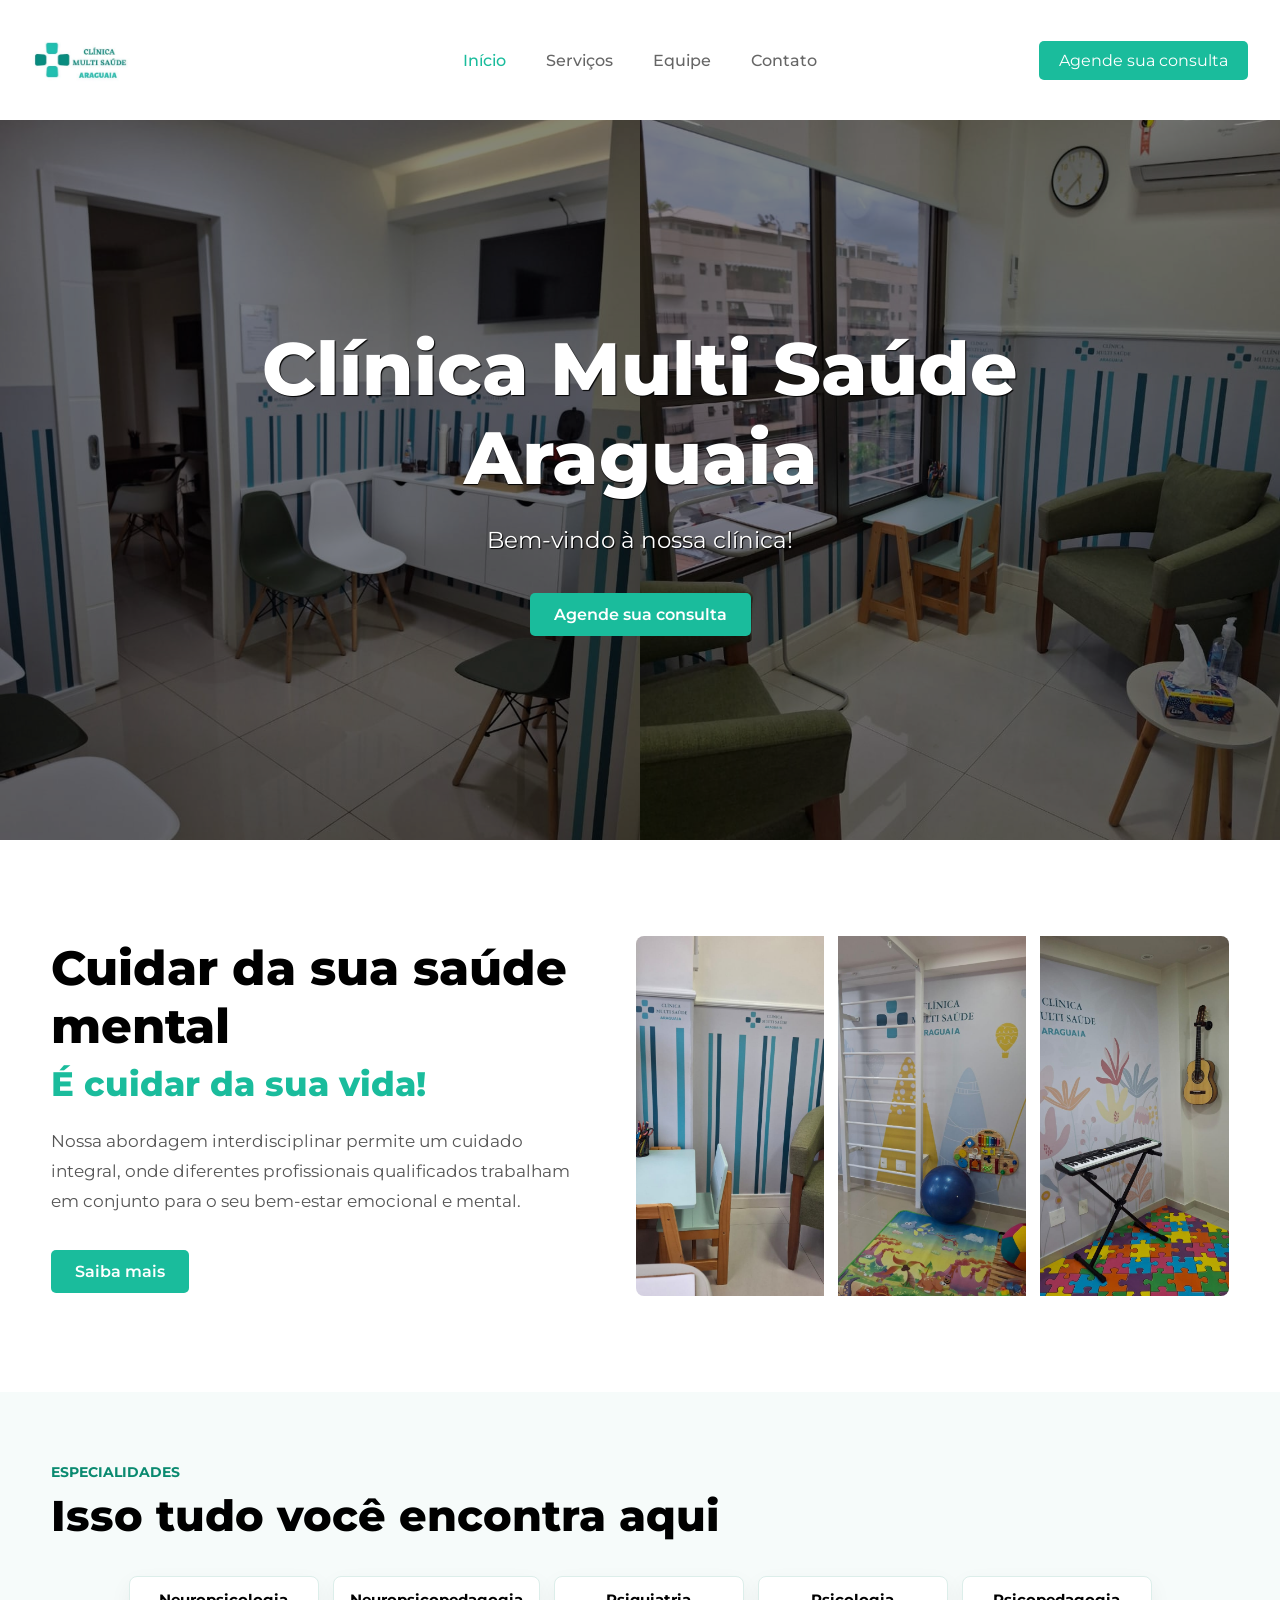
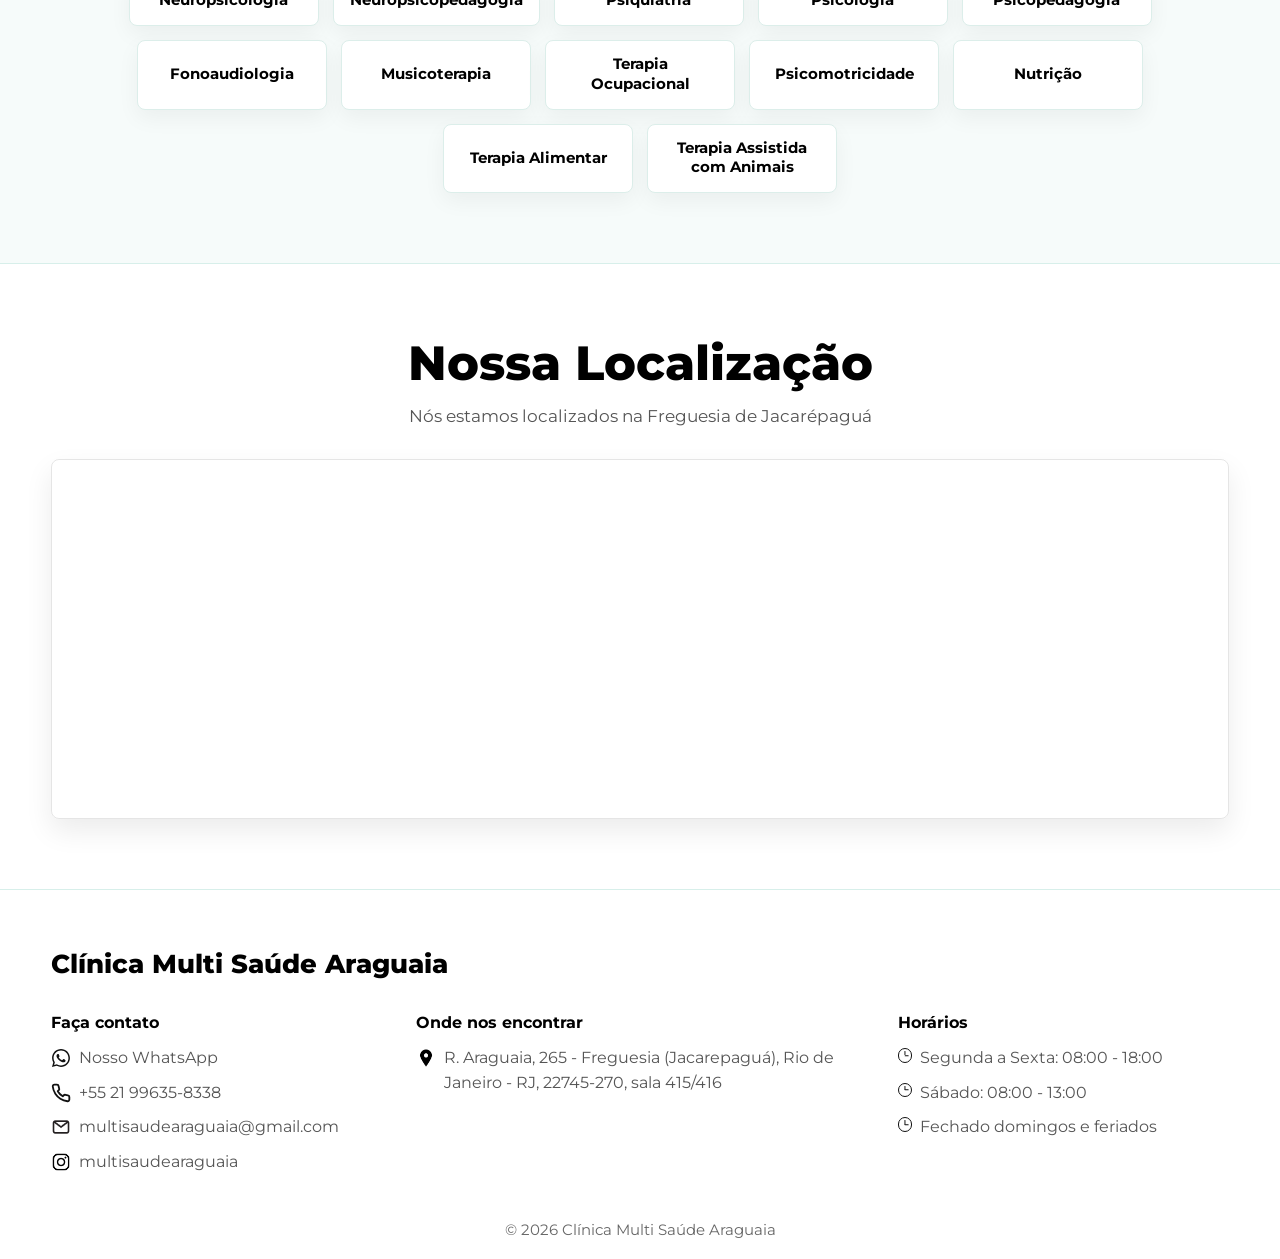
==== index.html @ e97ff681 "Vamos ver se agora vai" ====
<!DOCTYPE html>
<html lang="pt-br">
<head>
    <meta charset="UTF-8">
    <meta name="viewport" content="width=device-width, initial-scale=1.0">
    <title>Clínica Multi Saúde Araguaia</title>
    <link rel="stylesheet" href="main.css">
    <link rel="preconnect" href="https://fonts.googleapis.com">
    <link rel="preconnect" href="https://fonts.gstatic.com" crossorigin>
    <link href="https://fonts.googleapis.com/css2?family=Montserrat:wght@400;500;600;700;800&display=swap" rel="stylesheet">
</head>
<body>
    <header>
        <a href="index.html" aria-label="Página inicial da Clínica Multi Saúde Araguaia">
            <img src="./clinica_multi_saude.png" alt="Logo da Clínica Multi Saúde Araguaia" class="logo">
        </a>

        <nav>
            <div class="div-son">
                <a class="a-ativo" href="index.html">Início</a>
                <a href="servicos.html">Serviços</a>
                <a href="equipe.html">Equipe</a>
                <a href="contato.html">Contato</a>
            </div>
        </nav>

        <a class="button-header a-button" href="https://wa.me/5521996358338?text=Ol%C3%A1%21%20Gostaria%20de%20agendar%20uma%20consulta">Agende sua consulta</a>
    </header>

    <main>
        <section class="hero-home">
            <img src="./WhatsApp Image 2026-05-01 at 13.37.27.jpeg" alt="Ambiente da Clínica Multi Saúde Araguaia" class="hero-image hero-image-left">
            <img src="./WhatsApp Image 2026-05-01 at 13.37.25.jpeg" alt="Sala da Clínica Multi Saúde Araguaia" class="hero-image hero-image-right">
            <div class="hero-overlay"></div>
            <div class="hero-content">
                <h1>Clínica Multi Saúde Araguaia</h1>
                <p>Bem-vindo à nossa clínica!</p>
                <a class="button-hero" href="https://wa.me/5521996358338?text=Ol%C3%A1%21%20Gostaria%20de%20agendar%20uma%20consulta">Agende sua consulta</a>
            </div>
        </section>

        <section class="home-intro">
            <div>
                <h2>Cuidar da sua saúde mental</h2>
                <h3>É cuidar da sua vida!</h3>
                <p>Nossa abordagem interdisciplinar permite um cuidado integral, onde diferentes profissionais qualificados trabalham em conjunto para o seu bem-estar emocional e mental.</p>
                <a class="saiba-mais" href="https://wa.me/5521996358338?text=Gostaria%20de%20saber%20mais%20sobre%20as%20especialidades%20atendidas%20na%20cl%C3%ADnica">Saiba mais</a>
            </div>

            <div class="intro-gallery" aria-label="Ambientes da clínica">
                <img src="./WhatsApp Image 2026-05-01 at 13.37.23.jpeg" alt="Ambiente da clínica">
                <img src="./WhatsApp Image 2026-05-01 at 13.35.36.jpeg" alt="Espaço de atendimento da clínica">
                <img src="./WhatsApp Image 2026-05-01 at 13.37.28.jpeg" alt="Recepção da clínica">
            </div>
        </section>

        <section class="especialidades-resumo" aria-labelledby="especialidades-titulo">
            <div class="section-heading">
                <span>Especialidades</span>
                <h2 id="especialidades-titulo">Isso tudo você encontra aqui</h2>
            </div>

            <div class="cards-resumo">
                <article><a class='card-link' href='https://wa.me/5521996358338?text=Ol%C3%A1!%20Gostaria%20de%20mais%20informa%C3%A7%C3%B5es%20sobre%20o%20servi%C3%A7o%20de%20Neuropsicologia.'>Neuropsicologia</a></article>
                <article><a class='card-link' href='https://wa.me/5521996358338?text=Ol%C3%A1!%20Gostaria%20de%20mais%20informa%C3%A7%C3%B5es%20sobre%20o%20servi%C3%A7o%20de%20Neuropsicopedagogia.'>Neuropsicopedagogia</a></article>
                <article><a class='card-link' href='https://wa.me/5521996358338?text=Ol%C3%A1!%20Gostaria%20de%20mais%20informa%C3%A7%C3%B5es%20sobre%20o%20servi%C3%A7o%20de%20Psiquiatria.'>Psiquiatria</a></article>
                <article><a class='card-link' href='https://wa.me/5521996358338?text=Ol%C3%A1!%20Gostaria%20de%20mais%20informa%C3%A7%C3%B5es%20sobre%20o%20servi%C3%A7o%20de%20Psicologia.'>Psicologia</a></article>
                <article><a class='card-link' href='https://wa.me/5521996358338?text=Ol%C3%A1!%20Gostaria%20de%20mais%20informa%C3%A7%C3%B5es%20sobre%20o%20servi%C3%A7o%20de%20Psicopedagogia.'>Psicopedagogia</a></article>
                <article><a class='card-link' href='https://wa.me/5521996358338?text=Ol%C3%A1!%20Gostaria%20de%20mais%20informa%C3%A7%C3%B5es%20sobre%20o%20servi%C3%A7o%20de%20Fonoaudiologia.'>Fonoaudiologia</a></article>
                <article><a class='card-link' href='https://wa.me/5521996358338?text=Ol%C3%A1!%20Gostaria%20de%20mais%20informa%C3%A7%C3%B5es%20sobre%20o%20servi%C3%A7o%20de%20Musicoterapia.'>Musicoterapia</a></article>
                <article><a class='card-link' href='https://wa.me/5521996358338?text=Ol%C3%A1!%20Gostaria%20de%20mais%20informa%C3%A7%C3%B5es%20sobre%20o%20servi%C3%A7o%20de%20Terapia%20Ocupacional.'>Terapia Ocupacional</a></article>
                <article><a class='card-link' href='https://wa.me/5521996358338?text=Ol%C3%A1!%20Gostaria%20de%20mais%20informa%C3%A7%C3%B5es%20sobre%20o%20servi%C3%A7o%20de%20Psicomotricidade.'>Psicomotricidade</a></article>
                <article><a class='card-link' href='https://wa.me/5521996358338?text=Ol%C3%A1!%20Gostaria%20de%20mais%20informa%C3%A7%C3%B5es%20sobre%20o%20servi%C3%A7o%20de%20Nutri%C3%A7%C3%A3o.'>Nutrição</a></article>
                <article><a class='card-link' href='https://wa.me/5521996358338?text=Ol%C3%A1!%20Gostaria%20de%20mais%20informa%C3%A7%C3%B5es%20sobre%20o%20servi%C3%A7o%20de%20Terapia%20Alimentar.'>Terapia Alimentar</a></article>
                <article><a class='card-link' href='https://wa.me/5521996358338?text=Ol%C3%A1!%20Gostaria%20de%20mais%20informa%C3%A7%C3%B5es%20sobre%20o%20servi%C3%A7o%20de%20Terapia%20Assistida%20com%20Animais.'>Terapia Assistida com Animais</a></article>
            </div>
        </section>

        <section class="sobre-section">
            <div class="section-heading location-heading">
                <h1>Nossa Localização</h1>
                <p>Nós estamos localizados na Freguesia de Jacarépaguá</p>
            </div>
            <iframe src="https://www.google.com/maps/embed?pb=!1m18!1m12!1m3!1d3674.3453808333275!2d-43.3448821!3d-22.937504!2m3!1f0!2f0!3f0!3m2!1i1024!2i768!4f13.1!3m3!1m2!1s0x9bd963d129df23%3A0xee9b6e2b0e02d8f0!2sMulti%20Sa%C3%BAde%20Araguaia!5e0!3m2!1spt-BR!2sbr!4v1777832174890!5m2!1spt-BR!2sbr" class="maps-iframe" allowfullscreen="" loading="lazy" title="Localização da Clínica Multi Saúde Araguaia no Google Maps"></iframe>
        </section>
    </main>

    <footer>
        <h2>Clínica Multi Saúde Araguaia</h2>

        <section class="footer-grid">
            <div>
                <h3>Faça contato</h3>
                <a href="https://wa.me/5521996358338?text=Ol%C3%A1%21%20Gostaria%20de%20agendar%20uma%20consulta"><img class="footer-icon-img" src="Nova pasta/whatsapp-black.svg" alt="" aria-hidden="true">Nosso WhatsApp</a>
                <a href="tel:+5521996358338"><img class="footer-icon-img" src="Nova pasta/phone-black.svg" alt="" aria-hidden="true">+55 21 99635-8338</a>
                <a href="mailto:multisaudearaguaia@gmail.com"><img class="footer-icon-img" src="Nova pasta/emailoutline_110795.png" alt="" aria-hidden="true">multisaudearaguaia@gmail.com</a>
                <a href="https://www.instagram.com/multisaudearaguaia/"><img class="footer-icon-img" src="Nova pasta/1384031.png" alt="" aria-hidden="true">multisaudearaguaia</a>
            </div>

            <div>
                <h3>Onde nos encontrar</h3>
                <a href="https://share.google/y9z24kZQit54DE8ys"><img class="footer-icon-img" src="Nova pasta/17736.png" alt="" aria-hidden="true"> R. Araguaia, 265 - Freguesia (Jacarepaguá), Rio de Janeiro - RJ, 22745-270, sala 415/416</a>
            </div>


            <div>
                <h3>Horários</h3>
                <p><span class="footer-icon footer-clock" aria-hidden="true"></span> Segunda a Sexta: 08:00 - 18:00</p>
                <p><span class="footer-icon footer-clock" aria-hidden="true"></span> Sábado: 08:00 - 13:00</p>
                <p><span class="footer-icon footer-clock" aria-hidden="true"></span> Fechado domingos e feriados</p>
            </div>
        </section>

        <p class="p-low">&copy; 2026 Clínica Multi Saúde Araguaia</p>
    </footer>

    <script src="arquivo.js"></script>
</body>
</html>
---- main.css ----
﻿* {
  margin: 0;
  padding: 0;
  box-sizing: border-box;
  font-family: "Montserrat", Arial, sans-serif;
}

body {
  background-color: #ffffff;
  color: #222222;
  overflow-x: hidden;
}

a {
  color: inherit;
  text-decoration: none;
}

img {
  display: block;
  max-width: 100%;
}

header {
  position: relative;
  min-height: 100px;
  padding: 10px 32px;
  display: flex;
  align-items: center;
  justify-content: space-between;
  gap: 38px;
  background-color: #ffffff;
}

.logo {
  width: 100px;
  height: auto;
}

nav {
  position: absolute;
  left: 50%;
  transform: translateX(-50%);
}

.div-son {
  display: flex;
  justify-content: center;
  gap: 40px;
  list-style: none;
}

.div-son a {
  color: #666666;
  font-weight: 500;
  transition: color 0.2s ease;
}

.div-son a:hover,
.div-son .a-ativo {
  color: #1abc9c;
}

.button-header,
.button-hero,
.saiba-mais {
  border: 0;
  border-radius: 5px;
  background-color: #1abc9c;
  color: #ffffff;
  font-weight: 600;
  cursor: pointer;
  transition: background-color 0.2s ease, transform 0.2s ease;
}

.button-header {
  padding: 10px 20px;
  white-space: nowrap;
  font-weight: 400;
}

.button-header:hover,
.button-hero:hover,
.saiba-mais:hover {
  background-color: #0a8a70;
  transform: translateY(-1px);
}

.a-button {
  color: #ffffff;
}

.hero-home {
  position: relative;
  height: 80vh;
  min-height: 0;
  display: grid;
  grid-template-columns: 1fr 1fr;
  overflow: hidden;
  background-color: #f0f0f0;
}

.hero-image {
  width: 100%;
  height: 100%;
  min-height: 0;
  object-fit: cover;
}

.hero-overlay {
  position: absolute;
  inset: 0;
  background: rgba(0, 0, 0, 0.48);
  z-index: 1;
}

.hero-content {
  position: absolute;
  z-index: 2;
  inset: 0;
  width: min(900px, 90vw);
  margin: auto;
  min-height: 0;
  display: flex;
  flex-direction: column;
  align-items: center;
  justify-content: center;
  text-align: center;
  color: #ffffff;
}

.hero-content h1 {
  font-size: clamp(2.4rem, 6vw, 4.6rem);
  font-weight: 800;
  text-shadow: 0.75px 0.75px 1px #000000;
}

.hero-content p {
  margin-top: 20px;
  font-size: clamp(1.05rem, 2vw, 1.45rem);
  line-height: 1.6;
  text-shadow: 0.75px 0.75px 1px #000000;
}

.button-hero,
.saiba-mais {
  display: inline-flex;
  align-items: center;
  justify-content: center;
  margin-top: 34px;
  padding: 12px 24px;
}


.home-intro {
  width: min(1180px, 92vw);
  margin: 96px auto;
  display: grid;
  grid-template-columns: minmax(0, 0.95fr) minmax(420px, 1.05fr);
  gap: 48px;
  align-items: center;
}

.home-intro h2 {
  max-width: 620px;
  color: #000000;
  font-size: clamp(2rem, 4vw, 3rem);
  font-weight: 800;
}

.home-intro h3 {
  margin-top: 8px;
  color: #1abc9c;
  font-size: clamp(1.45rem, 3vw, 2.1rem);
  font-weight: 800;
}

.home-intro p {
  margin-top: 22px;
  max-width: 660px;
  color: #555555;
  font-size: 1.05rem;
  line-height: 1.8;
}

.intro-gallery {
  display: grid;
  grid-template-columns: repeat(3, minmax(0, 1fr));
  gap: 14px;
}

.intro-gallery img {
  width: 100%;
  height: 360px;
  object-fit: cover;
}

.intro-gallery img:first-child {
  border-radius: 8px 0 0 8px;
}

.intro-gallery img:last-child {
  border-radius: 0 8px 8px 0;
}

.especialidades-resumo {
  padding: 70px 4vw;
  background-color: #f6fbfa;
}

.section-heading {
  width: min(1180px, 92vw);
  margin: 0 auto 34px;
}

.section-heading span {
  color: #0a8a70;
  font-size: 0.9rem;
  font-weight: 700;
  text-transform: uppercase;
}

.section-heading h2 {
  margin-top: 8px;
  color: #000000;
  font-size: clamp(1.8rem, 4vw, 2.7rem);
  font-weight: 800;
}

.cards-resumo {
  width: min(1180px, 92vw);
  margin: 0 auto;
  display: flex;
  flex-wrap: wrap;
  justify-content: center;
  gap: 14px;
}

.cards-resumo article {
  flex: 0 1 190px;
  min-height: auto;
  padding: 14px 16px;
  border: 1px solid #dceeea;
  border-radius: 8px;
  background-color: #ffffff;
  color: #000000;
  font-size: 0.92rem;
  font-weight: 700;
  line-height: 1.35;
  text-align: center;
  box-shadow: 0 8px 22px rgba(0, 0, 0, 0.05);
}

.cards-resumo .card-link {
  display: flex;
  align-items: center;
  justify-content: center;
  min-height: 100%;
}
.sobre-section {
  padding: 70px 4vw;
  border-top: 1px solid #d7efea;
  border-bottom: 1px solid #d7efea;
  background-color: #ffffff;
}

.location-heading {
  margin-bottom: 28px;
  text-align: center;
}

.location-heading h1 {
  color: #000000;
  font-size: clamp(2rem, 4vw, 3rem);
  font-weight: 800;
}

.location-heading p {
  margin-top: 10px;
  margin-left: auto;
  margin-right: auto;
  max-width: 620px;
  color: #555555;
  font-size: 1.05rem;
  line-height: 1.7;
}

.sobre-texto {
  width: min(700px, 92vw);
  margin-left: auto;
}

.sobre-texto h2 {
  color: #000000;
  font-size: clamp(1.6rem, 3vw, 2.2rem);
  font-weight: 800;
}

.sobre-texto p {
  margin-top: 20px;
  color: rgba(0, 0, 0, 0.72);
  font-size: 1rem;
  line-height: 1.75;
}

.maps-iframe {
  display: block;
  width: 100%;
  height: 360px;
  margin: 0 auto;
  border: 1px solid rgba(0, 0, 0, 0.1);
  border-radius: 8px;
  box-shadow: 0 12px 28px rgba(0, 0, 0, 0.08);
}


.card-link {
  display: block;
  height: 100%;
  color: inherit;
  text-decoration: none;
}

.card-link:hover h3,
.card-link:hover {
  color: #0a8a70;
}
footer {
  padding: 58px 4vw 20px;
  background-color: #ffffff;
  color: #000000;
}

footer > h2,
.footer-grid,
.p-low {
  width: min(1180px, 92vw);
  margin-left: auto;
  margin-right: auto;
}

footer > h2 {
  font-size: 1.6rem;
  font-weight: 800;
}

.footer-grid {
  margin-top: 34px;
  display: grid;
  grid-template-columns: 1fr 1.35fr 1fr;
  gap: 34px;
}

.footer-grid h3 {
  display: flex;
  align-items: center;
  gap: 8px;
  margin-bottom: 14px;
  font-size: 1rem;
  font-weight: 700;
}

.footer-grid a,
.footer-grid p {
  display: flex;
  align-items: flex-start;
  gap: 8px;
  margin-top: 10px;
  color: #555555;
  line-height: 1.55;
}

.footer-grid a:hover {
  color: #1abc9c;
}
.footer-icon {
  display: inline-block;
  flex: 0 0 20px;
  width: 20px;
  min-width: 20px;
  height: 20px;
  color: #111111;
  font-size: 16px;
  line-height: 20px;
  text-align: center;
}

.footer-icon-img {
  display: block;
  flex: 0 0 20px;
  width: 20px;
  height: 20px;
  margin-top: 2px;
  object-fit: contain;
}

.footer-icon-img[src$="whatsapp-black.svg"] {
  transform: scale(1.12);
}

.footer-icon-img[src$="1384031.png"] {
  transform: scale(0.825);
}

.footer-icon-img[src$="17736.png"] {
  transform: scale(0.85);
}

.footer-clock {
  position: relative;
  flex-basis: 14.74px;
  width: 14.74px;
  min-width: 14.74px;
  height: 14.74px;
  margin-top: 2px;
  align-self: flex-start;
  border: 1.21px solid #111111;
  border-radius: 50%;
}

.footer-grid h3 .footer-icon-img,
.footer-grid h3 .footer-clock {
  margin-top: 0;
}

.footer-clock::before,
.footer-clock::after {
  content: "";
  position: absolute;
  left: 50%;
  bottom: 50%;
  width: 1.1px;
  background-color: #111111;
  border-radius: 2px;
  transform-origin: bottom center;
}

.footer-clock::before {
  height: 4.4px;
  transform: translateX(-50%);
}

.footer-clock::after {
  height: 3.685px;
  transform: translateX(-50%) rotate(90deg);
}

.footer-grid a,
.footer-grid p {
  padding-left: 0;
}

.p-low {
  margin-top: 46px;
  color: #666666;
  text-align: center;
  font-size: 0.92rem;
}

@media screen and (max-width: 900px) {
  header {
    flex-wrap: wrap;
    justify-content: center;
    gap: 12px 20px;
    padding: 12px 20px 18px;
  }

  .logo {
    width: 85px;
  }

  nav {
    position: static;
    transform: none;
    flex-basis: 100%;
    order: 2;
  }

  .div-son {
    flex-wrap: wrap;
    gap: 14px 22px;
  }

  .button-header {
    order: 3;
  }

  .hero-home {
    height: 32vh;
    min-height: 0;
    grid-template-columns: 1fr;
  }

  .hero-image {
    height: 100%;
    min-height: 0;
  }

  .hero-image-left {
    display: none;
  }

  .home-intro,
  .sobre-section,
  .footer-grid {
    grid-template-columns: 1fr;
  }

.home-intro {
    margin: 70px auto;
  }

  .intro-gallery img {
    height: 260px;
  }

  .cards-resumo {
  width: min(1180px, 92vw);
  margin: 0 auto;
  display: flex;
  flex-wrap: wrap;
  justify-content: center;
  gap: 14px;
}

  .sobre-texto {
    margin: 0 auto;
  }

  .maps-iframe {
    width: 100%;
    margin: 0 auto;
  }
}

@media screen and (max-width: 600px) {
  header {
    padding: 10px 14px 18px;
  }

  .logo {
    width: 76px;
  }

  .div-son {
    gap: 12px 16px;
  }

  .div-son a {
    font-size: 0.95rem;
  }

  .button-header {
    max-width: 92vw;
    padding: 10px 14px;
    font-size: 0.9rem;
  }

  .hero-home {
    height: 30vh;
    min-height: 0;
  }

  .hero-image {
    height: 100%;
    min-height: 0;
  }

  .hero-content p {
    line-height: 1.5;
  }

.home-intro {
    gap: 28px;
  }

  .intro-gallery {
    grid-template-columns: 1fr;
  }

  .intro-gallery img,
  .intro-gallery img:first-child,
  .intro-gallery img:last-child {
    height: 250px;
    border-radius: 8px;
  }

  .especialidades-resumo {
    padding: 52px 0;
  }

  .cards-resumo {
  width: min(1180px, 92vw);
  margin: 0 auto;
  display: flex;
  flex-wrap: wrap;
  justify-content: center;
  gap: 14px;
}

  .cards-resumo article {
    flex-basis: min(100%, 260px);
    padding: 14px 16px;
  }

  .cards-resumo .card-link {
  display: flex;
  align-items: center;
  justify-content: center;
  min-height: 100%;
}
.sobre-section {
    padding: 52px 4vw;
  }

  .maps-iframe {
    height: 280px;
  }

  footer {
    padding-top: 44px;
  }

  .footer-grid a {
    overflow-wrap: anywhere;
  }
}
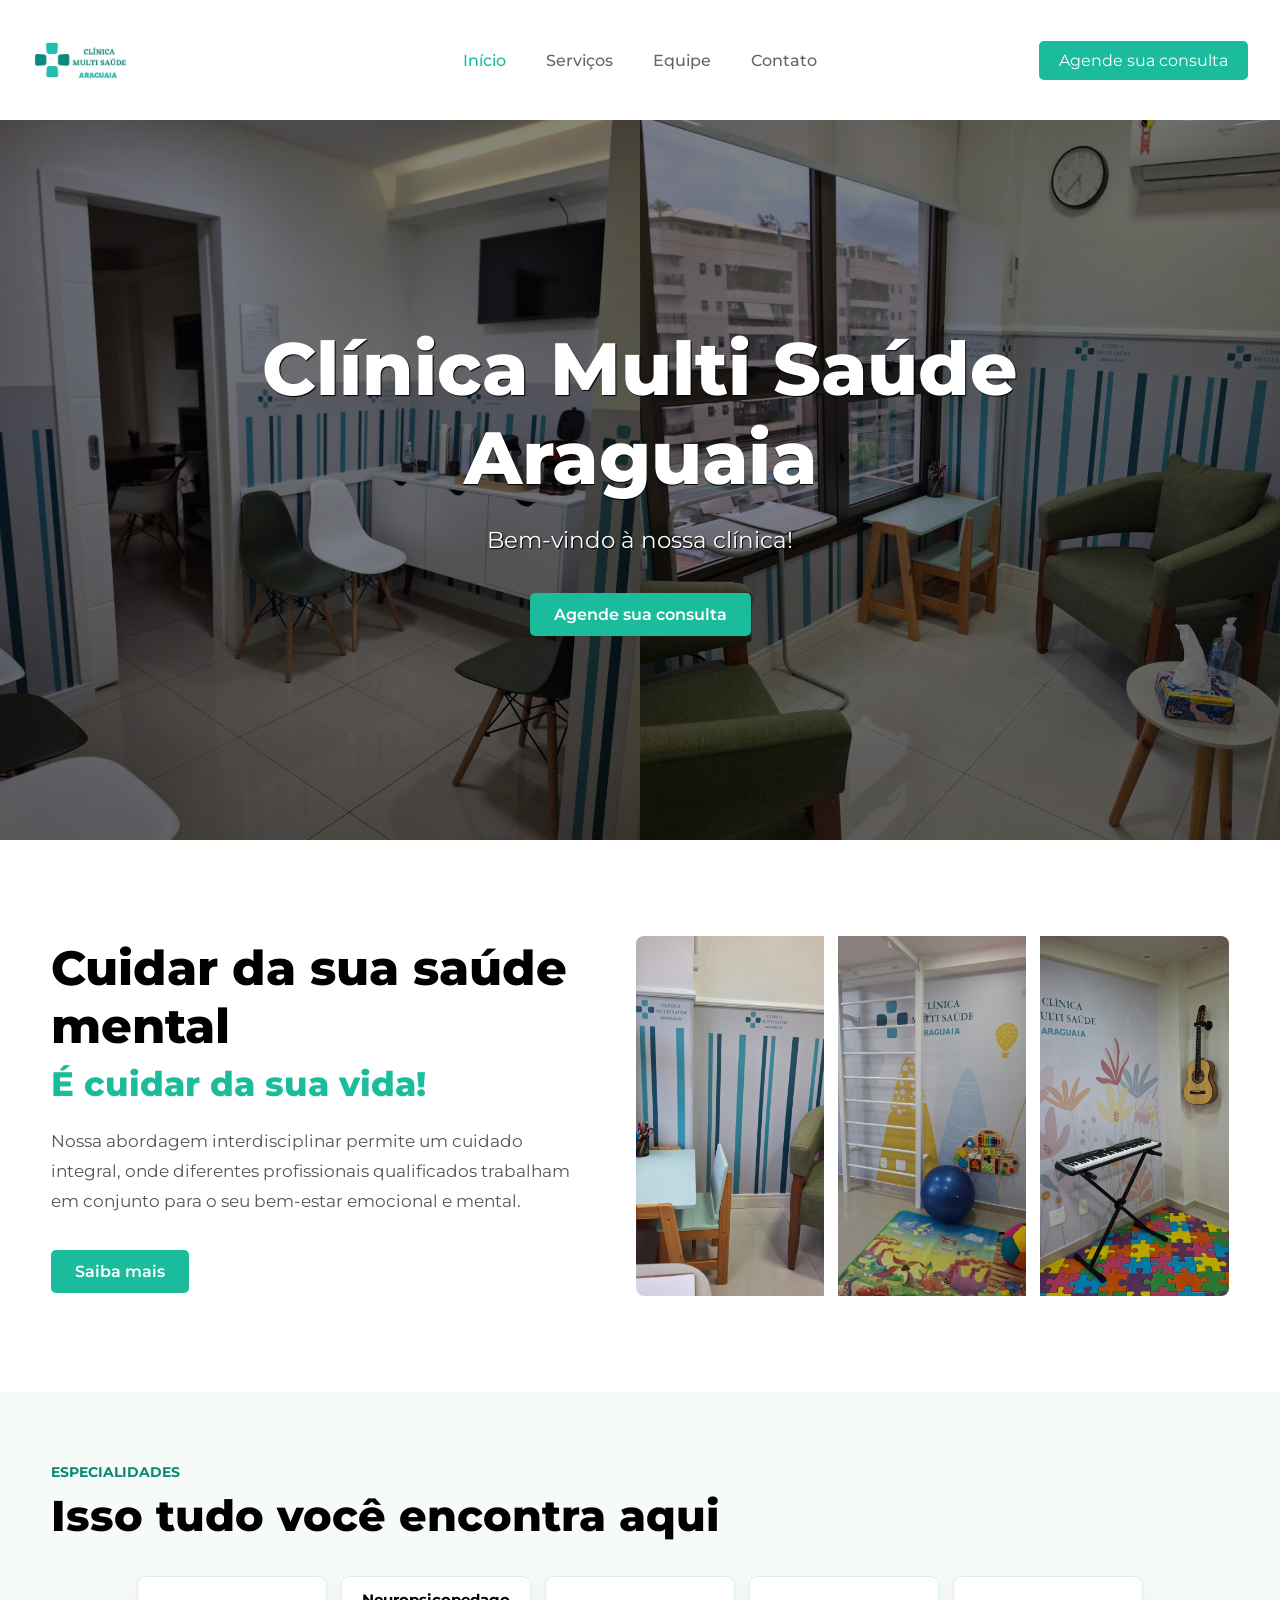
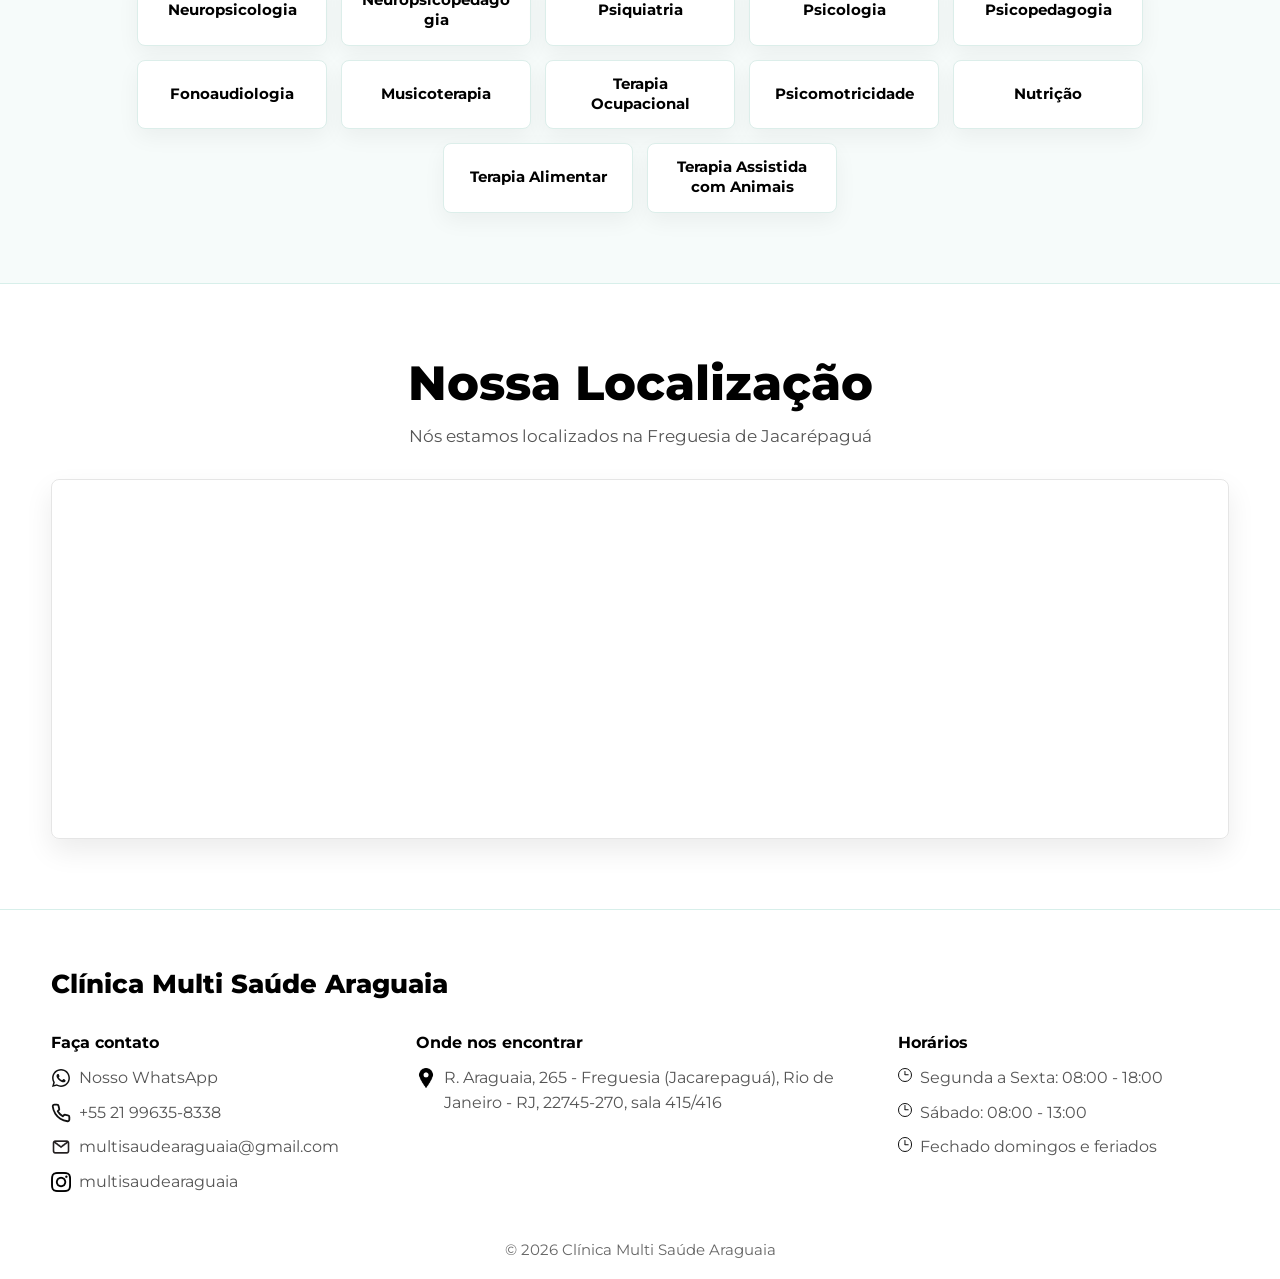
==== commit e2650a95: "Ajustando cards" ====
--- a/index.html
+++ b/index.html
@@ -12,7 +12,7 @@
 <body>
     <header>
         <a href="index.html" aria-label="Página inicial da Clínica Multi Saúde Araguaia">
-            <img src="./clinica_multi_saude.png" alt="Logo da Clínica Multi Saúde Araguaia" class="logo">
+            <img src="assets/images/logo-clinica-multi-saude.png" alt="Logo da Clínica Multi Saúde Araguaia" class="logo">
         </a>
 
         <nav>
@@ -29,8 +29,8 @@
 
     <main>
         <section class="hero-home">
-            <img src="./WhatsApp Image 2026-05-01 at 13.37.27.jpeg" alt="Ambiente da Clínica Multi Saúde Araguaia" class="hero-image hero-image-left">
-            <img src="./WhatsApp Image 2026-05-01 at 13.37.25.jpeg" alt="Sala da Clínica Multi Saúde Araguaia" class="hero-image hero-image-right">
+            <img src="assets/images/clinica-ambiente-04.jpeg" alt="Ambiente da Clínica Multi Saúde Araguaia" class="hero-image hero-image-left">
+            <img src="assets/images/clinica-ambiente-03.jpeg" alt="Sala da Clínica Multi Saúde Araguaia" class="hero-image hero-image-right">
             <div class="hero-overlay"></div>
             <div class="hero-content">
                 <h1>Clínica Multi Saúde Araguaia</h1>
@@ -48,9 +48,9 @@
             </div>
 
             <div class="intro-gallery" aria-label="Ambientes da clínica">
-                <img src="./WhatsApp Image 2026-05-01 at 13.37.23.jpeg" alt="Ambiente da clínica">
-                <img src="./WhatsApp Image 2026-05-01 at 13.35.36.jpeg" alt="Espaço de atendimento da clínica">
-                <img src="./WhatsApp Image 2026-05-01 at 13.37.28.jpeg" alt="Recepção da clínica">
+                <img src="assets/images/clinica-ambiente-02.jpeg" alt="Ambiente da clínica">
+                <img src="assets/images/clinica-ambiente-01.jpeg" alt="Espaço de atendimento da clínica">
+                <img src="assets/images/clinica-ambiente-05.jpeg" alt="Recepção da clínica">
             </div>
         </section>
 
@@ -91,15 +91,15 @@
         <section class="footer-grid">
             <div>
                 <h3>Faça contato</h3>
-                <a href="https://wa.me/5521996358338?text=Ol%C3%A1%21%20Gostaria%20de%20agendar%20uma%20consulta"><img class="footer-icon-img" src="Nova pasta/whatsapp-black.svg" alt="" aria-hidden="true">Nosso WhatsApp</a>
-                <a href="tel:+5521996358338"><img class="footer-icon-img" src="Nova pasta/phone-black.svg" alt="" aria-hidden="true">+55 21 99635-8338</a>
-                <a href="mailto:multisaudearaguaia@gmail.com"><img class="footer-icon-img" src="Nova pasta/emailoutline_110795.png" alt="" aria-hidden="true">multisaudearaguaia@gmail.com</a>
-                <a href="https://www.instagram.com/multisaudearaguaia/"><img class="footer-icon-img" src="Nova pasta/1384031.png" alt="" aria-hidden="true">multisaudearaguaia</a>
+                <a href="https://wa.me/5521996358338?text=Ol%C3%A1%21%20Gostaria%20de%20agendar%20uma%20consulta"><img class="footer-icon-img" src="assets/icons/whatsapp-black.svg" alt="" aria-hidden="true">Nosso WhatsApp</a>
+                <a href="tel:+5521996358338"><img class="footer-icon-img" src="assets/icons/phone-black.svg" alt="" aria-hidden="true">+55 21 99635-8338</a>
+                <a href="mailto:multisaudearaguaia@gmail.com"><img class="footer-icon-img" src="assets/icons/email.png" alt="" aria-hidden="true">multisaudearaguaia@gmail.com</a>
+                <a href="https://www.instagram.com/multisaudearaguaia/"><img class="footer-icon-img" src="assets/icons/instagram.png" alt="" aria-hidden="true">multisaudearaguaia</a>
             </div>
 
             <div>
                 <h3>Onde nos encontrar</h3>
-                <a href="https://share.google/y9z24kZQit54DE8ys"><img class="footer-icon-img" src="Nova pasta/17736.png" alt="" aria-hidden="true"> R. Araguaia, 265 - Freguesia (Jacarepaguá), Rio de Janeiro - RJ, 22745-270, sala 415/416</a>
+                <a href="https://share.google/y9z24kZQit54DE8ys"><img class="footer-icon-img" src="assets/icons/location.png" alt="" aria-hidden="true"> R. Araguaia, 265 - Freguesia (Jacarepaguá), Rio de Janeiro - RJ, 22745-270, sala 415/416</a>
             </div>
 
 
--- a/main.css
+++ b/main.css
@@ -11,9 +11,14 @@
   overflow-x: hidden;
 }
 
+html {
+  overflow-x: hidden;
+}
+
 a {
   color: inherit;
   text-decoration: none;
+  overflow-wrap: anywhere;
 }
 
 img {
@@ -30,6 +35,12 @@
   justify-content: space-between;
   gap: 38px;
   background-color: #ffffff;
+}
+
+header > *,
+.home-intro > *,
+.footer-grid > * {
+  min-width: 0;
 }
 
 .logo {
@@ -70,6 +81,8 @@
   color: #ffffff;
   font-weight: 600;
   cursor: pointer;
+  max-width: 100%;
+  text-align: center;
   transition: background-color 0.2s ease, transform 0.2s ease;
 }
 
@@ -130,7 +143,7 @@
 }
 
 .hero-content h1 {
-  font-size: clamp(2.4rem, 6vw, 4.6rem);
+  font-size: clamp(2.05rem, 8vw, 4.6rem);
   font-weight: 800;
   text-shadow: 0.75px 0.75px 1px #000000;
 }
@@ -248,6 +261,7 @@
   font-weight: 700;
   line-height: 1.35;
   text-align: center;
+  overflow-wrap: anywhere;
   box-shadow: 0 8px 22px rgba(0, 0, 0, 0.05);
 }
 
@@ -311,6 +325,10 @@
   border: 1px solid rgba(0, 0, 0, 0.1);
   border-radius: 8px;
   box-shadow: 0 12px 28px rgba(0, 0, 0, 0.08);
+}
+
+iframe {
+  max-width: 100%;
 }
 
 
@@ -486,8 +504,8 @@
   }
 
   .hero-home {
-    height: 32vh;
-    min-height: 0;
+    height: clamp(430px, 56vh, 560px);
+    min-height: 430px;
     grid-template-columns: 1fr;
   }
 
@@ -556,9 +574,14 @@
     font-size: 0.9rem;
   }
 
+  .button-hero,
+  .saiba-mais {
+    width: min(100%, 280px);
+  }
+
   .hero-home {
-    height: 30vh;
-    min-height: 0;
+    height: clamp(420px, 62vh, 520px);
+    min-height: 420px;
   }
 
   .hero-image {
@@ -625,3 +648,13 @@
     overflow-wrap: anywhere;
   }
 }
+
+@media screen and (max-width: 380px) {
+  .div-son {
+    gap: 10px 12px;
+  }
+
+  .div-son a {
+    font-size: 0.88rem;
+  }
+}
